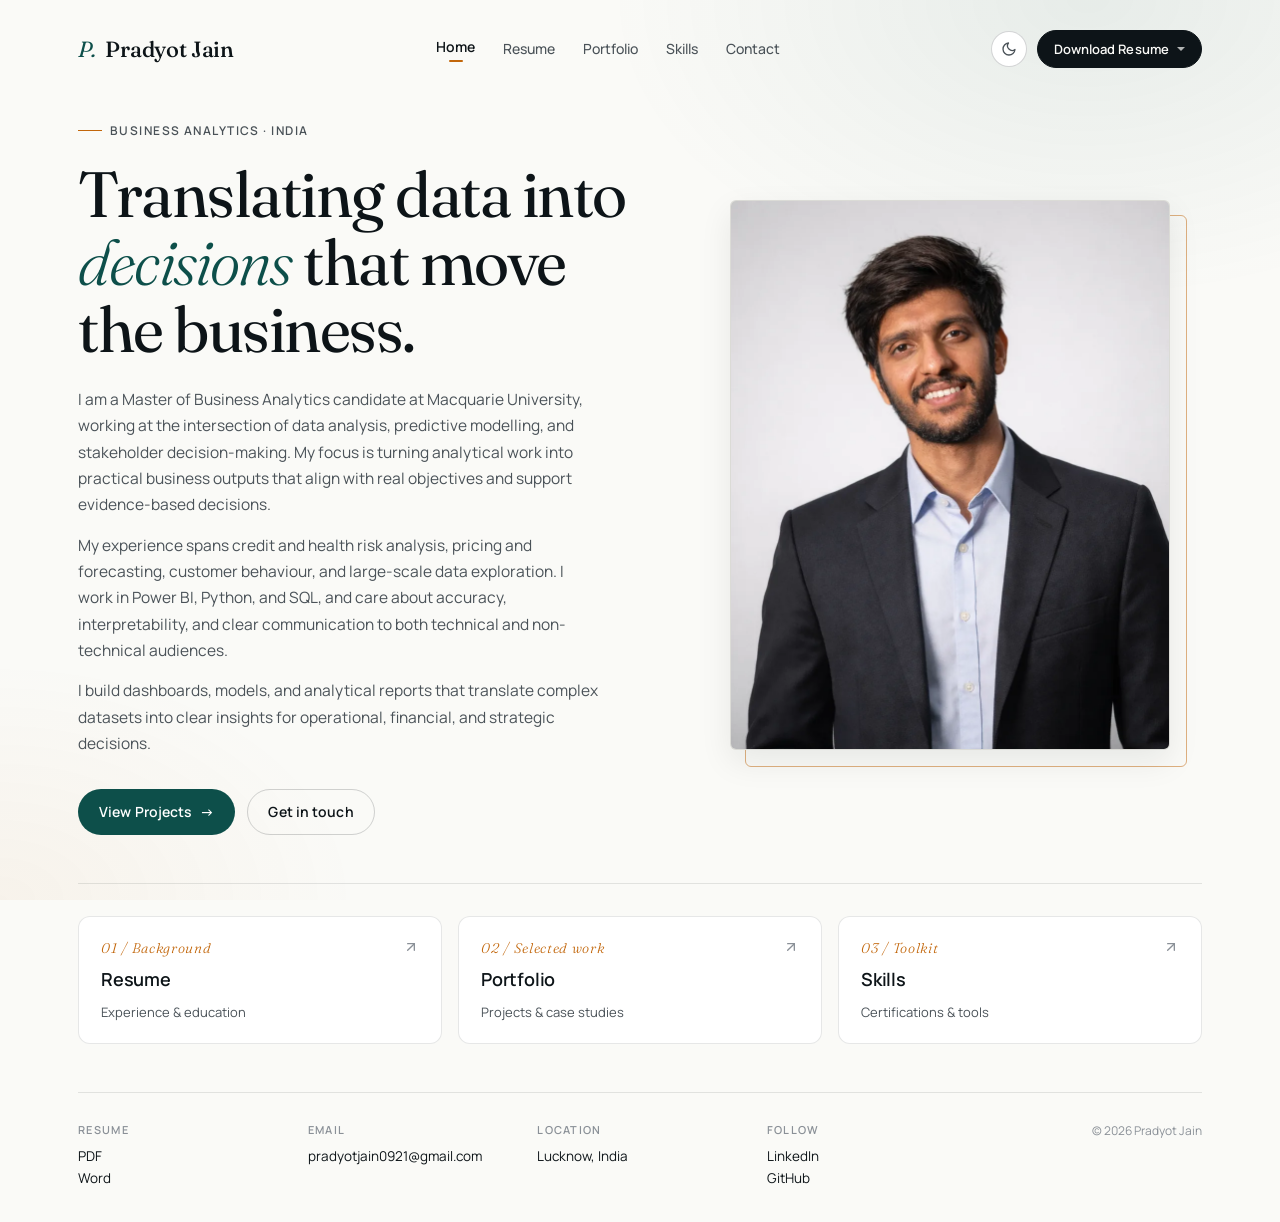
==== index.html @ 60324e4f "Fix broken links, privacy, SEO and performance" ====
<!doctype html>
<html lang="en">
<head>
  <meta charset="utf-8" />
  <meta name="viewport" content="width=device-width, initial-scale=1" />
  <title>Pradyot Jain — Business Analytics</title>
  <meta name="description" content="Pradyot Jain's Business Analytics portfolio showcasing Power BI dashboards, Python and SQL projects, predictive modelling, business analysis, and data-driven decision-making." />

  <link rel="canonical" href="https://pradyot-jain-cv.netlify.app/" />
  <meta name="robots" content="index, follow, max-image-preview:large" />
  <meta name="author" content="Pradyot Jain" />
  <meta name="theme-color" content="#fafaf7" media="(prefers-color-scheme: light)" />
  <meta name="theme-color" content="#0b0f10" media="(prefers-color-scheme: dark)" />

  <link rel="icon" href="/favicon.svg" type="image/svg+xml" />
  <link rel="apple-touch-icon" href="/apple-touch-icon.png" />
  <link rel="manifest" href="/site.webmanifest" />

  <link rel="preconnect" href="https://fonts.googleapis.com">
  <link rel="preconnect" href="https://fonts.gstatic.com" crossorigin>
  <link href="https://fonts.googleapis.com/css2?family=Manrope:wght@400;500;600;700&family=Fraunces:opsz,wght,SOFT@9..144,300..700,0..100&display=swap" rel="stylesheet">
  <meta property="og:title" content="Pradyot Jain — Business Analytics Portfolio" />
  <meta property="og:description" content="Explore Pradyot Jain's analytics portfolio featuring Power BI dashboards, Python, SQL, predictive modelling, and business-focused case studies." />
  <meta name="twitter:description" content="Explore Pradyot Jain's analytics portfolio featuring Power BI dashboards, Python, SQL, predictive modelling, and business-focused case studies." />
  <meta property="og:type" content="website" />
  <meta property="og:image" content="https://pradyot-jain-cv.netlify.app/assets/profile/pradyot.jpg" />
  <meta property="og:image:width" content="880" />
  <meta property="og:image:height" content="1100" />
  <meta property="og:image:alt" content="Portrait of Pradyot Jain" />
  <meta property="og:url" content="https://pradyot-jain-cv.netlify.app/" />
  <meta property="og:site_name" content="Pradyot Jain" />
  <meta property="og:locale" content="en_IN" />
  <meta name="twitter:card" content="summary_large_image" />
  <meta name="twitter:title" content="Pradyot Jain — Business Analytics" />
  <meta name="twitter:image" content="https://pradyot-jain-cv.netlify.app/assets/profile/pradyot.jpg" />
  <script>
    // Theme: read saved preference before paint to prevent flash
    (function () {
      try {
        const saved = localStorage.getItem("theme");
        const prefersDark = window.matchMedia && window.matchMedia("(prefers-color-scheme: dark)").matches;
        const theme = saved || (prefersDark ? "dark" : "light");
        document.documentElement.setAttribute("data-theme", theme);
      } catch (e) {
        document.documentElement.setAttribute("data-theme", "light");
      }
    })();
  </script>

  <script type="application/ld+json">
  {
    "@context": "https://schema.org",
    "@type": "Person",
    "@id": "https://pradyot-jain-cv.netlify.app/#pradyot",
    "name": "Pradyot Jain",
    "givenName": "Pradyot",
    "familyName": "Jain",
    "jobTitle": "Business Analyst",
    "description": "Business analyst working across credit risk, business intelligence and predictive modelling, with a Master of Business Analytics from Macquarie University.",
    "email": "mailto:pradyotjain0921@gmail.com",
    "url": "https://pradyot-jain-cv.netlify.app/",
    "image": "https://pradyot-jain-cv.netlify.app/assets/profile/pradyot.jpg",
    "address": {
      "@type": "PostalAddress",
      "addressLocality": "Lucknow",
      "addressRegion": "Uttar Pradesh",
      "addressCountry": "IN"
    },
    "alumniOf": [
      { "@type": "CollegeOrUniversity", "name": "Macquarie University" },
      { "@type": "CollegeOrUniversity", "name": "Bharati Vidyapeeth University" }
    ],
    "sameAs": [
      "https://www.linkedin.com/in/pradyot-jain/",
      "https://github.com/pradyot0921",
      "https://github.com/pradyot0921/Portfolio"
    ],
    "knowsAbout": [
      "Business Analytics", "Power BI", "Python", "SQL", "R",
      "Predictive Modelling", "Credit Risk Analysis", "Data Visualisation"
    ]
  }
  </script>

  <link rel="stylesheet" href="/assets/css/base.css" />
  <link rel="stylesheet" href="/assets/css/home.css" />
</head>

<body>
  <a href="#main" class="skipLink">Skip to content</a>

  <header>
    <div class="container headerRow">
      <a href="index.html" class="brand">
        <span class="brandMark">P.</span>
        <span>Pradyot Jain</span>
      </a>

      <nav class="topNav" aria-label="Primary">
        <a class="active" href="index.html" aria-current="page">Home</a>
        <a href="resume.html">Resume</a>
        <a href="portfolio.html">Portfolio</a>
        <a href="skills.html">Skills</a>
        <a href="contact.html">Contact</a>
      </nav>

      <div class="navTools">
        <button type="button" class="themeToggle" id="themeToggle" aria-label="Toggle theme">
          <svg class="iconMoon" viewBox="0 0 24 24" fill="none" stroke="currentColor" stroke-width="2" stroke-linecap="round" stroke-linejoin="round" aria-hidden="true">
            <path d="M21 12.79A9 9 0 1 1 11.21 3 7 7 0 0 0 21 12.79z"/>
          </svg>
          <svg class="iconSun" viewBox="0 0 24 24" fill="none" stroke="currentColor" stroke-width="2" stroke-linecap="round" stroke-linejoin="round" aria-hidden="true">
            <circle cx="12" cy="12" r="4"/>
            <path d="M12 2v2M12 20v2M4.93 4.93l1.41 1.41M17.66 17.66l1.41 1.41M2 12h2M20 12h2M4.93 19.07l1.41-1.41M17.66 6.34l1.41-1.41"/>
          </svg>
        </button>

        <div class="downloadWrap">
          <button type="button" class="downloadBtn" id="downloadBtn"
            aria-haspopup="menu" aria-expanded="false" aria-controls="downloadMenu">Download Resume
          </button>
          <div class="downloadMenu" id="downloadMenu" role="menu" aria-label="Download resume">
            <a role="menuitem" href="assets/resumes/Pradyot_Jain_Resume.pdf" download>Download PDF</a>
            <a role="menuitem" href="assets/resumes/Pradyot_Jain_Resume.docx" download>Download Word</a>
          </div>
        </div>
      </div>
    </div>
  </header>

  <main class="container" id="main">
    <section class="hero">
      <div class="heroLeft">
        <div class="eyebrow">Business Analytics · India</div>

        <h1 class="headline">
          Translating data into <em>decisions</em> that move the business.
        </h1>

        <div class="heroBody">
          <p>
            I am a Master of Business Analytics candidate at Macquarie University, working at the intersection of data analysis, predictive modelling, and stakeholder decision-making. My focus is turning analytical work into practical business outputs that align with real objectives and support evidence-based decisions.
          </p>
          <p>
            My experience spans credit and health risk analysis, pricing and forecasting, customer behaviour, and large-scale data exploration. I work in Power BI, Python, and SQL, and care about accuracy, interpretability, and clear communication to both technical and non-technical audiences.
          </p>
          <p>
          I build dashboards, models, and analytical reports that translate complex datasets into clear insights for operational, financial, and strategic decisions.
          </p>
        </div>

        <div class="heroActions">
          <a class="btn btn-primary" href="portfolio.html">
            View Projects
            <span class="arrow" aria-hidden="true">→</span>
          </a>
          <a class="btn btn-ghost" href="contact.html">Get in touch</a>
        </div>
      </div>

      <div class="heroRight">
        <div class="portrait">
          <picture>
            <source srcset="/assets/profile/pradyot.webp" type="image/webp">
            <img
              src="/assets/profile/pradyot.jpg"
              alt="Pradyot Jain"
              width="880"
              height="1100"
              fetchpriority="high"
              decoding="async"
              onerror="this.closest('picture').style.display='none'; this.closest('picture').nextElementSibling.style.display='flex';"
            >
          </picture>
          <div class="initials" aria-hidden="true" style="display:none;">PJ</div>
        </div>
      </div>
    </section>

    <section class="quickLinks" aria-label="Quick links">
      <a class="quickCard" href="resume.html">
        <span class="num">01 / Background</span>
        <span class="label">Resume</span>
        <span class="sub">Experience & education</span>
        <svg class="arrowIcon" width="16" height="16" viewBox="0 0 24 24" fill="none" stroke="currentColor" stroke-width="2" stroke-linecap="round" stroke-linejoin="round" aria-hidden="true">
          <line x1="7" y1="17" x2="17" y2="7"/>
          <polyline points="7 7 17 7 17 17"/>
        </svg>
      </a>

      <a class="quickCard" href="portfolio.html">
        <span class="num">02 / Selected work</span>
        <span class="label">Portfolio</span>
        <span class="sub">Projects & case studies</span>
        <svg class="arrowIcon" width="16" height="16" viewBox="0 0 24 24" fill="none" stroke="currentColor" stroke-width="2" stroke-linecap="round" stroke-linejoin="round" aria-hidden="true">
          <line x1="7" y1="17" x2="17" y2="7"/>
          <polyline points="7 7 17 7 17 17"/>
        </svg>
      </a>

      <a class="quickCard" href="skills.html">
        <span class="num">03 / Toolkit</span>
        <span class="label">Skills</span>
        <span class="sub">Certifications & tools</span>
        <svg class="arrowIcon" width="16" height="16" viewBox="0 0 24 24" fill="none" stroke="currentColor" stroke-width="2" stroke-linecap="round" stroke-linejoin="round" aria-hidden="true">
          <line x1="7" y1="17" x2="17" y2="7"/>
          <polyline points="7 7 17 7 17 17"/>
        </svg>
      </a>
    </section>

    <footer>
      <div class="footerGrid">
        <div>
          <p class="footTitle">Resume</p>
          <p class="footText">
            <a href="/assets/resumes/Pradyot_Jain_Resume.pdf">PDF</a><br>
            <a href="/assets/resumes/Pradyot_Jain_Resume.docx">Word</a>
          </p>
        </div>

        <div>
          <p class="footTitle">Email</p>
          <p class="footText"><a href="mailto:pradyotjain0921@gmail.com">pradyotjain0921@gmail.com</a></p>
        </div>

        <div>
          <p class="footTitle">Location</p>
          <p class="footText">Lucknow, India</p>
        </div>

        <div>
          <p class="footTitle">Follow</p>
          <p class="footText">
            <a href="https://www.linkedin.com/in/pradyot-jain/" target="_blank" rel="noopener noreferrer" aria-label="Visit Pradyot Jain's LinkedIn profile">LinkedIn</a><br>
            <a href="https://github.com/pradyot0921/Portfolio" target="_blank" rel="noopener noreferrer" aria-label="Visit Pradyot Jain's GitHub portfolio">GitHub</a>
          </p>
        </div>

        <div>
          <p class="copyright">© <span id="year"></span> Pradyot Jain</p>
        </div>
      </div>
    </footer>
  </main>

  <script>
    // Year
    document.getElementById("year").textContent = new Date().getFullYear();

    // ---------- Theme toggle ----------
    const themeToggle = document.getElementById("themeToggle");
    function setTheme(t){
      document.documentElement.setAttribute("data-theme", t);
      try { localStorage.setItem("theme", t); } catch(e){}
    }
    themeToggle.addEventListener("click", () => {
      const cur = document.documentElement.getAttribute("data-theme") || "light";
      setTheme(cur === "light" ? "dark" : "light");
    });

    // ---------- Download menu ----------
    const downloadBtn = document.getElementById("downloadBtn");
    const downloadMenu = document.getElementById("downloadMenu");

    function closeDownloadMenu(){
      downloadMenu.classList.remove("show");
      downloadBtn.setAttribute("aria-expanded", "false");
    }
    function openDownloadMenu(){
      downloadMenu.classList.add("show");
      downloadBtn.setAttribute("aria-expanded", "true");
    }
    function toggleDownloadMenu(){
      if (downloadMenu.classList.contains("show")) closeDownloadMenu();
      else openDownloadMenu();
    }

    const isHoverDevice = window.matchMedia && window.matchMedia("(hover: hover) and (pointer: fine)").matches;
    if (downloadBtn && downloadMenu){
      if (!isHoverDevice){
        downloadBtn.addEventListener("click", (e) => { e.stopPropagation(); toggleDownloadMenu(); });
        document.addEventListener("click", () => closeDownloadMenu());
        document.addEventListener("keydown", (e) => { if (e.key === "Escape") closeDownloadMenu(); });
        downloadMenu.addEventListener("click", (e) => e.stopPropagation());
      } else {
        downloadBtn.addEventListener("focus", openDownloadMenu);
        downloadBtn.addEventListener("blur", () => {
          setTimeout(() => {
            if (!downloadMenu.contains(document.activeElement) && document.activeElement !== downloadBtn){
              closeDownloadMenu();
            }
          }, 50);
        });
        downloadMenu.addEventListener("mouseleave", closeDownloadMenu);
        document.addEventListener("keydown", (e) => { if (e.key === "Escape") closeDownloadMenu(); });
      }
    }
  </script>
  <script>
  const PAGE_ORDER = [
    "index.html",
    "resume.html",
    "portfolio.html",
    "skills.html",
    "contact.html"
  ];

  const PAGE_LABELS = {
    "index.html": "Home",
    "resume.html": "Resume",
    "portfolio.html": "Portfolio",
    "skills.html": "Skills",
    "contact.html": "Contact"
  };

  function getCurrentPage() {
    const page = window.location.pathname.split("/").pop();
    return page || "index.html";
  }

  function goToPage(targetPage) {
    if (!targetPage || targetPage === getCurrentPage()) return;

    document.body.classList.remove("pageReady");
    document.body.classList.add("pageFadeOut");

    window.setTimeout(() => {
      window.location.href = targetPage;
    }, 220);
  }

  function goToAdjacentPage(direction) {
    const currentPage = getCurrentPage();
    const currentIndex = PAGE_ORDER.indexOf(currentPage);

    if (currentIndex === -1) return;

    const targetIndex =
      (currentIndex + direction + PAGE_ORDER.length) % PAGE_ORDER.length;

    goToPage(PAGE_ORDER[targetIndex]);
  }

  window.addEventListener("pageshow", () => {
    document.body.classList.remove("pageFadeOut");
    document.body.classList.add("pageReady");
  });

  document.addEventListener("click", (event) => {
    const link = event.target.closest("a");

    if (!link) return;

    const href = link.getAttribute("href");

    if (
      !href ||
      href.startsWith("#") ||
      href.startsWith("mailto:") ||
      href.startsWith("tel:") ||
      link.target === "_blank" ||
      link.hasAttribute("download")
    ) {
      return;
    }

    const url = new URL(link.href, window.location.href);

    if (url.origin !== window.location.origin) return;

    event.preventDefault();
    goToPage(url.pathname.split("/").pop() || "index.html");
  });

  document.addEventListener("keydown", (event) => {
    const activeElement = document.activeElement;
    const isTyping =
      activeElement &&
      (
        activeElement.tagName === "INPUT" ||
        activeElement.tagName === "TEXTAREA" ||
        activeElement.tagName === "SELECT" ||
        activeElement.isContentEditable
      );

    if (isTyping) return;

    if (event.key === "ArrowRight") {
      event.preventDefault();
      goToAdjacentPage(1);
    }

    if (event.key === "ArrowLeft") {
      event.preventDefault();
      goToAdjacentPage(-1);
    }
  });

  let touchStartX = 0;
  let touchStartY = 0;
  let touchEndX = 0;
  let touchEndY = 0;

  document.addEventListener("touchstart", (event) => {
    touchStartX = event.changedTouches[0].screenX;
    touchStartY = event.changedTouches[0].screenY;
  }, { passive: true });

  document.addEventListener("touchend", (event) => {
    touchEndX = event.changedTouches[0].screenX;
    touchEndY = event.changedTouches[0].screenY;

    const diffX = touchEndX - touchStartX;
    const diffY = touchEndY - touchStartY;

    const isHorizontalSwipe = Math.abs(diffX) > 80 && Math.abs(diffX) > Math.abs(diffY) * 1.5;

    if (!isHorizontalSwipe) return;

    if (diffX < 0) {
      goToAdjacentPage(1);
    } else {
      goToAdjacentPage(-1);
    }
  }, { passive: true });
</script>
</body>
</html>
---- assets/css/base.css ----
/* Shared across every page: design tokens, reset, header, footer, buttons. */

:root[data-theme="light"]{
      --bg: #fafaf7;
      --bg-soft: #f3f2ec;
      --surface: #ffffff;
      --ink: #0d1418;
      --ink-muted: #4a5258;
      --ink-faint: #8a9097;
      --line: rgba(13, 20, 24, 0.10);
      --line-strong: rgba(13, 20, 24, 0.18);

      --primary: #0d4f4a;
      --primary-hover: #0a3e3a;
      --accent: #c2660a;
      --accent-hover: #a85708;

      --shadow-sm: 0 1px 2px rgba(13, 20, 24, 0.04);
      --shadow-md: 0 4px 16px rgba(13, 20, 24, 0.06);
      --shadow-lg: 0 12px 32px rgba(13, 20, 24, 0.08);
    }

:root[data-theme="dark"]{
      --bg: #0b0f10;
      --bg-soft: #14191b;
      --surface: #161c1e;
      --ink: #e8e6e1;
      --ink-muted: #a8aeb1;
      --ink-faint: #6f767a;
      --line: rgba(232, 230, 225, 0.10);
      --line-strong: rgba(232, 230, 225, 0.18);

      --primary: #2dd4bf;
      --primary-hover: #5eead4;
      --accent: #f59e0b;
      --accent-hover: #fbbf24;

      --shadow-sm: 0 1px 2px rgba(0, 0, 0, 0.4);
      --shadow-md: 0 4px 16px rgba(0, 0, 0, 0.4);
      --shadow-lg: 0 12px 32px rgba(0, 0, 0, 0.5);
    }

*{ box-sizing: border-box; }

html, body{ min-height: 100%; }

body.pageReady{ opacity: 1; }

body.pageFadeOut{ opacity: 0; }

body::before{
      content: "";
      position: fixed;
      inset: 0;
      pointer-events: none;
      z-index: -1;
      background:
        radial-gradient(800px 500px at 85% 0%, color-mix(in oklab, var(--primary) 8%, transparent), transparent 60%),
        radial-gradient(600px 400px at 0% 100%, color-mix(in oklab, var(--accent) 5%, transparent), transparent 60%);
    }

a{ color: inherit; text-decoration: none; }

a:focus-visible,
    button:focus-visible{
      outline: 2px solid var(--primary);
      outline-offset: 3px;
      border-radius: 4px;
    }

.skipLink{
      position: absolute;
      left: -9999px;
      top: 12px;
      background: var(--surface);
      color: var(--ink);
      border: 1px solid var(--line-strong);
      padding: 10px 14px;
      border-radius: 8px;
      z-index: 9999;
      font-weight: 600;
    }

.skipLink:focus{ left: 18px; }

.container{
      max-width: 1180px;
      margin: 0 auto;
      padding: 0 28px;
    }

header{ padding: 28px 0 12px; }

.headerRow{
      display: flex;
      align-items: center;
      justify-content: space-between;
      gap: 16px;
    }

.brand{
      display: inline-flex;
      align-items: baseline;
      gap: 10px;
      font-family: "Fraunces", Georgia, serif;
      font-weight: 500;
      font-size: 22px;
      letter-spacing: -0.3px;
      color: var(--ink);
    }

.brand .brandMark{
      font-family: "Fraunces", serif;
      font-style: italic;
      color: var(--primary);
      font-weight: 400;
    }

.topNav{
      display: flex;
      align-items: center;
      gap: 4px;
      font-size: 14px;
      font-weight: 500;
    }

.topNav a{
      padding: 8px 12px;
      border-radius: 6px;
      color: var(--ink-muted);
      transition: color 0.15s ease, background 0.15s ease;
    }

.topNav a:hover{ color: var(--ink); background: var(--bg-soft); }

.topNav a.active{
      color: var(--ink);
      font-weight: 600;
    }

.topNav a.active::after{
      content: "";
      display: block;
      width: 14px;
      height: 2px;
      background: var(--accent);
      margin: 2px auto 0;
      border-radius: 2px;
    }

.navTools{
      display: flex;
      align-items: center;
      gap: 10px;
      margin-left: 8px;
    }

.themeToggle:hover{ color: var(--ink); border-color: var(--ink-faint); }

.themeToggle svg{ width: 16px; height: 16px; }

:root[data-theme="light"] .themeToggle .iconSun{ display: none; }

:root[data-theme="light"] .themeToggle .iconMoon{ display: block; }

:root[data-theme="dark"] .themeToggle .iconSun{ display: block; }

:root[data-theme="dark"] .themeToggle .iconMoon{ display: none; }

.downloadWrap{
      position: relative;
      display: inline-flex;
    }

.downloadBtn:hover{ opacity: 0.88; }

.downloadMenu{
      position: absolute;
      top: 100%;
      margin-top: 8px;
      right: 0;
      min-width: 200px;
      background: var(--surface);
      border: 1px solid var(--line-strong);
      border-radius: 12px;
      box-shadow: var(--shadow-lg);
      padding: 6px;
      z-index: 60;
      opacity: 0;
      transform: translateY(-4px);
      pointer-events: none;
      transition: opacity 0.15s ease, transform 0.15s ease;
    }

.downloadMenu.show{
      opacity: 1;
      transform: translateY(0);
      pointer-events: auto;
    }

.downloadMenu a{
      display: block;
      padding: 9px 12px;
      border-radius: 8px;
      font-size: 13.5px;
      font-weight: 500;
      color: var(--ink);
    }

.downloadMenu a:hover{
      background: var(--bg-soft);
      color: var(--primary);
    }

@media (hover: hover) and (pointer: fine){
      .downloadWrap:hover .downloadMenu{
        opacity: 1;
        transform: translateY(0);
        pointer-events: auto;
      }
      .downloadWrap::after{
        content: "";
        position: absolute;
        left: 0; right: 0; top: 100%;
        height: 12px;
      }
    }

.footerGrid{
      display: grid;
      grid-template-columns: repeat(5, 1fr);
      gap: 24px;
      align-items: start;
    }

.footTitle{
      font-size: 11px;
      font-weight: 600;
      letter-spacing: 0.12em;
      text-transform: uppercase;
      color: var(--ink-faint);
      margin: 0 0 8px;
    }

.footText{
      margin: 0;
      font-size: 13.5px;
      line-height: 1.6;
      color: var(--ink);
      word-break: break-word;
    }

.footText a{ color: var(--ink); }

.footText a:hover{ color: var(--primary); }

.copyright{
      font-size: 12px;
      color: var(--ink-faint);
      text-align: right;
      margin: 0;
    }

@media (prefers-reduced-motion: reduce){
      *{ transition: none !important; animation: none !important; }
      body{ opacity: 1 !important; }
    }
---- assets/css/home.css ----
/* Page-specific styles for index.html. Loaded after base.css. */

body{
      margin: 0;
      font-family: "Manrope", system-ui, -apple-system, "Segoe UI", Roboto, Arial, sans-serif;
      font-size: 15px;
      line-height: 1.6;
      color: var(--ink);
      background: var(--bg);
      -webkit-font-smoothing: antialiased;
      -moz-osx-font-smoothing: grayscale;

      opacity: 0;
      transition: opacity 0.28s ease, background-color 0.3s ease, color 0.3s ease;
    }

.themeToggle{
      width: 36px;
      height: 36px;
      border: 1px solid var(--line-strong);
      background: var(--surface);
      border-radius: 999px;
      cursor: pointer;
      color: var(--ink-muted);
      display: inline-flex;
      align-items: center;
      justify-content: center;
      transition: color 0.15s ease, border-color 0.15s ease, background 0.15s ease;
      padding: 0;
    }

.downloadBtn{
      border: 1px solid var(--ink);
      background: var(--ink);
      color: var(--bg);
      padding: 9px 16px;
      border-radius: 999px;
      font-size: 13px;
      font-weight: 600;
      letter-spacing: 0.1px;
      cursor: pointer;
      font-family: inherit;
      transition: opacity 0.15s ease, transform 0.15s ease;
      display: inline-flex;
      align-items: center;
      gap: 6px;
    }

.downloadBtn::after{
      content: "";
      display: inline-block;
      width: 0;
      height: 0;
      border-left: 4px solid transparent;
      border-right: 4px solid transparent;
      border-top: 4px solid currentColor;
      margin-left: 2px;
      opacity: 0.7;
    }

main{
      padding: 30px 0 18px;
      min-height: calc(100vh - 140px);
      display: flex;
      flex-direction: column;
    }

.hero{
      display: grid;
      grid-template-columns: 1.1fr 1fr;
      gap: 64px;
      align-items: center;
      flex: 1;
      padding: 32px 0 48px;
    }

.heroLeft{ min-width: 0; }

.eyebrow{
      display: inline-flex;
      align-items: center;
      gap: 8px;
      font-size: 12px;
      font-weight: 600;
      letter-spacing: 0.12em;
      text-transform: uppercase;
      color: var(--ink-muted);
      margin-bottom: 20px;
    }

.eyebrow::before{
      content: "";
      width: 24px;
      height: 1px;
      background: var(--accent);
    }

.headline{
      margin: 0 0 24px;
      font-family: "Fraunces", Georgia, serif;
      font-weight: 400;
      font-size: clamp(40px, 5.5vw, 64px);
      line-height: 1.05;
      letter-spacing: -1.5px;
      color: var(--ink);
    }

.headline em{
      font-style: italic;
      font-weight: 300;
      color: var(--primary);
    }

.heroBody{
      max-width: 520px;
      color: var(--ink-muted);
      font-size: 15.5px;
      line-height: 1.7;
      font-weight: 400;
    }

.heroBody p{ margin: 0 0 14px; }

.heroBody p:last-child{ margin-bottom: 0; }

.heroActions{
      display: flex;
      gap: 12px;
      margin-top: 32px;
      flex-wrap: wrap;
    }

.btn{
      display: inline-flex;
      align-items: center;
      gap: 8px;
      padding: 11px 20px;
      border-radius: 999px;
      font-size: 14px;
      font-weight: 600;
      letter-spacing: 0.1px;
      cursor: pointer;
      font-family: inherit;
      transition: transform 0.15s ease, background 0.15s ease, color 0.15s ease, border-color 0.15s ease;
      border: 1px solid transparent;
    }

.btn-primary{
      background: var(--primary);
      color: #fff;
    }

:root[data-theme="dark"] .btn-primary{
      color: var(--bg);
    }

.btn-primary:hover{ background: var(--primary-hover); }

.btn-ghost{
      background: transparent;
      color: var(--ink);
      border-color: var(--line-strong);
    }

.btn-ghost:hover{ border-color: var(--ink); }

.btn .arrow{
      transition: transform 0.15s ease;
    }

.btn:hover .arrow{ transform: translateX(2px); }

.heroRight{
      position: relative;
      display: flex;
      justify-content: center;
      align-items: center;
    }

.portrait{
      position: relative;
      width: 100%;
      max-width: 440px;
      aspect-ratio: 4 / 5;
      border-radius: 6px;
      overflow: hidden;
      background: var(--bg-soft);
      border: 1px solid var(--line);
      box-shadow: var(--shadow-lg);
    }

.portrait img{
      width: 100%;
      height: 100%;
      object-fit: cover;
      display: block;
    }

.portrait .initials{
      position: absolute;
      inset: 0;
      display: flex;
      align-items: center;
      justify-content: center;
      font-family: "Fraunces", serif;
      font-style: italic;
      font-weight: 300;
      font-size: 140px;
      color: var(--primary);
      letter-spacing: -4px;
    }

.heroRight::before{
      content: "";
      position: absolute;
      width: 100%;
      max-width: 440px;
      aspect-ratio: 4 / 5;
      border: 1px solid var(--accent);
      border-radius: 6px;
      transform: translate(16px, 16px);
      z-index: 0;
      opacity: 0.5;
    }

* { scrollbar-width: thin;
      scrollbar-color: var(--ink-faint) transparent; }

*::-webkit-scrollbar {
      width: 16px;
      height: 16px; }

*::-webkit-scrollbar-track {
      background: transparent;}

*::-webkit-scrollbar-thumb {
      background-color: var(--ink-faint);
      border-radius: 999px;
      border: 3px solid transparent;
      background-clip: content-box; }

*::-webkit-scrollbar-thumb:hover {
      background-color: var(--ink-muted); }

.quickLinks{
      display: grid;
      grid-template-columns: repeat(3, 1fr);
      gap: 16px;
      padding: 32px 0;
      border-top: 1px solid var(--line);
    }

.quickCard{
      display: flex;
      flex-direction: column;
      gap: 6px;
      padding: 20px 22px;
      border: 1px solid var(--line);
      border-radius: 12px;
      background: var(--surface);
      transition: border-color 0.18s ease, transform 0.18s ease, box-shadow 0.18s ease;
      position: relative;
    }

.quickCard:hover{
      border-color: var(--ink-faint);
      transform: translateY(-2px);
      box-shadow: var(--shadow-md);
    }

.quickCard .num{
      font-family: "Fraunces", serif;
      font-style: italic;
      font-weight: 300;
      color: var(--accent);
      font-size: 14px;
      letter-spacing: 0.05em;
    }

.quickCard .label{
      font-size: 18px;
      font-weight: 600;
      color: var(--ink);
      letter-spacing: -0.2px;
    }

.quickCard .sub{
      font-size: 13px;
      color: var(--ink-muted);
      margin-top: 2px;
    }

.quickCard .arrowIcon{
      position: absolute;
      top: 22px;
      right: 22px;
      color: var(--ink-faint);
      transition: color 0.15s ease, transform 0.15s ease;
    }

.quickCard:hover .arrowIcon{
      color: var(--primary);
      transform: translate(2px, -2px);
    }

footer{
      padding: 28px 0 32px;
      border-top: 1px solid var(--line);
      margin-top: 16px;
    }

@media (max-width: 980px){
      .hero{
        grid-template-columns: 1fr;
        gap: 40px;
        padding: 24px 0;
      }
      .heroRight{ order: -1; max-width: 320px; margin: 0 auto; }
      .heroRight::before{ max-width: 320px; }
      .portrait{ max-width: 320px; }
      .quickLinks{ grid-template-columns: 1fr; }
      .footerGrid{ grid-template-columns: 1fr 1fr; }
      .copyright{ text-align: left; }
    }

@media (max-width: 640px){
      header{ padding: 20px 0 8px; }
      .headerRow{
        flex-wrap: wrap;
        gap: 12px;
      }
      .topNav{ order: 3; width: 100%; gap: 0; flex-wrap: wrap; }
      .topNav a{ padding: 6px 10px; font-size: 13.5px; }
      .navTools{ margin-left: auto; }
      .container{ padding: 0 20px; }
      .footerGrid{ grid-template-columns: 1fr; gap: 18px; }
    }
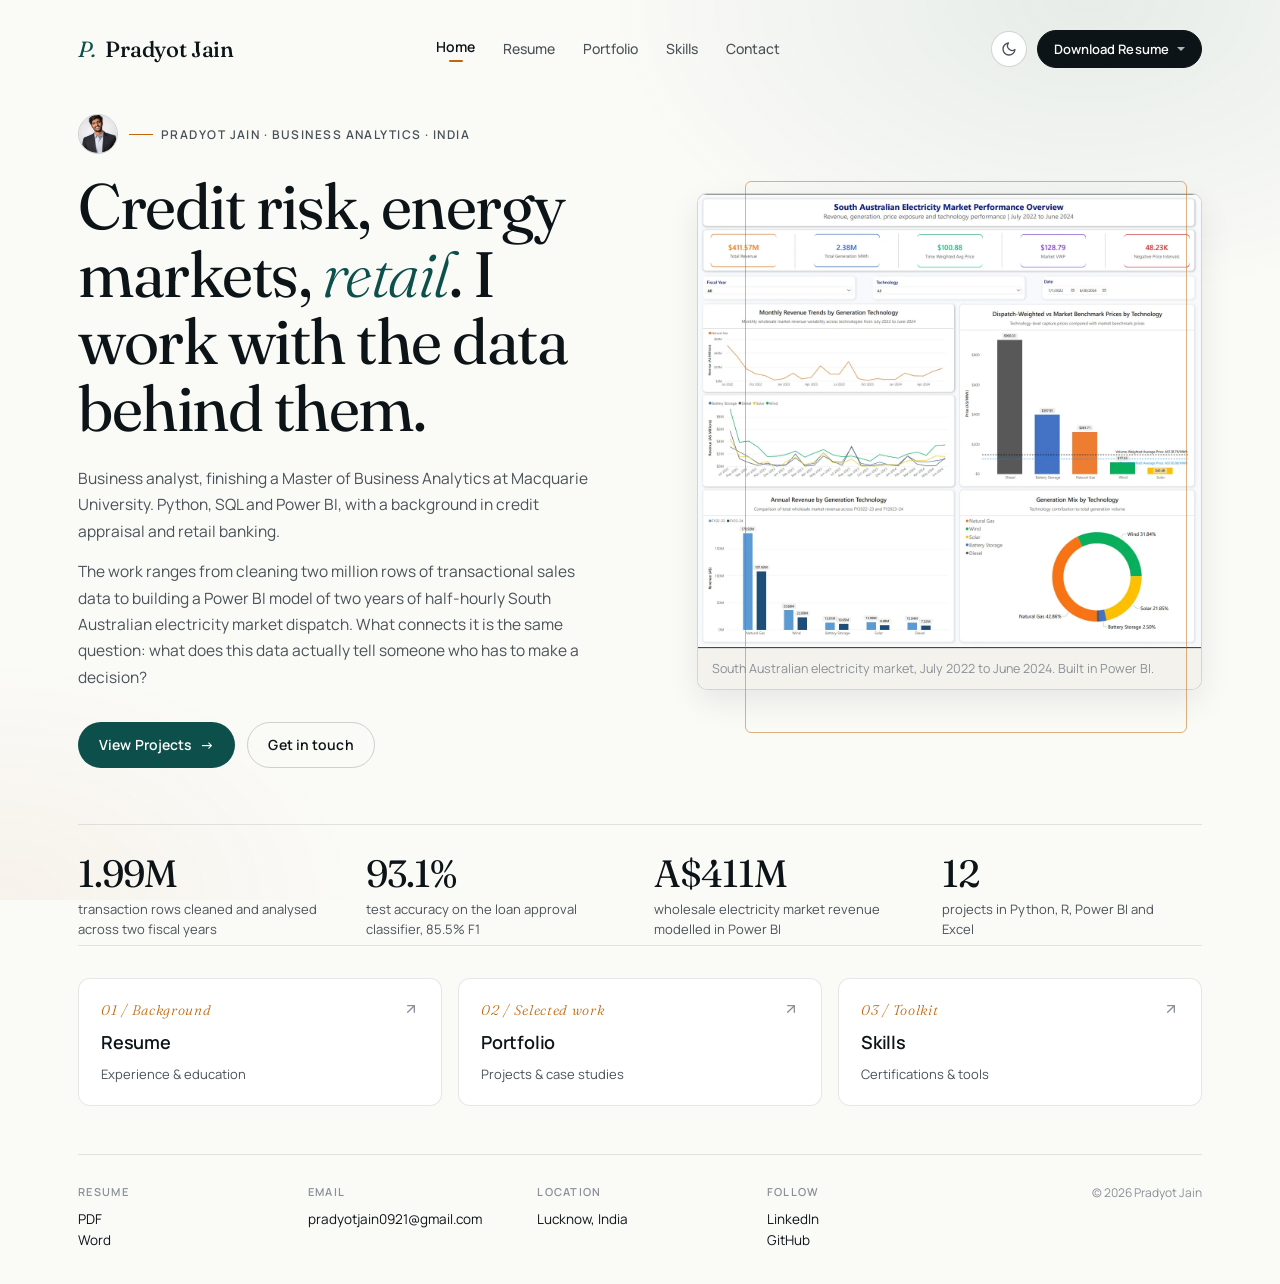
==== commit d1e1e7e2: "Updates v3" ====
--- a/index.html
+++ b/index.html
@@ -9,6 +9,7 @@
   <link rel="canonical" href="https://pradyot-jain-cv.netlify.app/" />
   <meta name="robots" content="index, follow, max-image-preview:large" />
   <meta name="author" content="Pradyot Jain" />
+  <meta name="google-site-verification" content="nEPPh2ItSWYfhPK901ku_qZo-DzFoUprb-tAidvcVA0" />
   <meta name="theme-color" content="#fafaf7" media="(prefers-color-scheme: light)" />
   <meta name="theme-color" content="#0b0f10" media="(prefers-color-scheme: dark)" />
 
@@ -23,16 +24,16 @@
   <meta property="og:description" content="Explore Pradyot Jain's analytics portfolio featuring Power BI dashboards, Python, SQL, predictive modelling, and business-focused case studies." />
   <meta name="twitter:description" content="Explore Pradyot Jain's analytics portfolio featuring Power BI dashboards, Python, SQL, predictive modelling, and business-focused case studies." />
   <meta property="og:type" content="website" />
-  <meta property="og:image" content="https://pradyot-jain-cv.netlify.app/assets/profile/pradyot.jpg" />
-  <meta property="og:image:width" content="880" />
-  <meta property="og:image:height" content="1100" />
-  <meta property="og:image:alt" content="Portrait of Pradyot Jain" />
+  <meta property="og:image" content="https://pradyot-jain-cv.netlify.app/assets/profile/og-card.jpg" />
+  <meta property="og:image:width" content="1200" />
+  <meta property="og:image:height" content="630" />
+  <meta property="og:image:alt" content="Power BI dashboard of the South Australian electricity market" />
   <meta property="og:url" content="https://pradyot-jain-cv.netlify.app/" />
   <meta property="og:site_name" content="Pradyot Jain" />
   <meta property="og:locale" content="en_IN" />
   <meta name="twitter:card" content="summary_large_image" />
   <meta name="twitter:title" content="Pradyot Jain — Business Analytics" />
-  <meta name="twitter:image" content="https://pradyot-jain-cv.netlify.app/assets/profile/pradyot.jpg" />
+  <meta name="twitter:image" content="https://pradyot-jain-cv.netlify.app/assets/profile/og-card.jpg" />
   <script>
     // Theme: read saved preference before paint to prevent flash
     (function () {
@@ -131,21 +132,25 @@
   <main class="container" id="main">
     <section class="hero">
       <div class="heroLeft">
-        <div class="eyebrow">Business Analytics · India</div>
+        <div class="eyebrowRow">
+          <picture>
+            <source srcset="/assets/profile/pradyot.webp" type="image/webp">
+            <img class="avatar" src="/assets/profile/pradyot.jpg" alt="Pradyot Jain"
+                 width="80" height="80" decoding="async">
+          </picture>
+          <span class="eyebrow">Pradyot Jain · Business Analytics · India</span>
+        </div>
 
         <h1 class="headline">
-          Translating data into <em>decisions</em> that move the business.
+          Credit risk, energy markets, <em>retail</em>. I work with the data behind them.
         </h1>
 
         <div class="heroBody">
           <p>
-            I am a Master of Business Analytics candidate at Macquarie University, working at the intersection of data analysis, predictive modelling, and stakeholder decision-making. My focus is turning analytical work into practical business outputs that align with real objectives and support evidence-based decisions.
+            Business analyst, finishing a Master of Business Analytics at Macquarie University. Python, SQL and Power BI, with a background in credit appraisal and retail banking.
           </p>
           <p>
-            My experience spans credit and health risk analysis, pricing and forecasting, customer behaviour, and large-scale data exploration. I work in Power BI, Python, and SQL, and care about accuracy, interpretability, and clear communication to both technical and non-technical audiences.
-          </p>
-          <p>
-          I build dashboards, models, and analytical reports that translate complex datasets into clear insights for operational, financial, and strategic decisions.
+            The work ranges from cleaning two million rows of transactional sales data to building a Power BI model of two years of half-hourly South Australian electricity market dispatch. What connects it is the same question: what does this data actually tell someone who has to make a decision?
           </p>
         </div>
 
@@ -159,21 +164,42 @@
       </div>
 
       <div class="heroRight">
-        <div class="portrait">
-          <picture>
-            <source srcset="/assets/profile/pradyot.webp" type="image/webp">
-            <img
-              src="/assets/profile/pradyot.jpg"
-              alt="Pradyot Jain"
-              width="880"
-              height="1100"
-              fetchpriority="high"
-              decoding="async"
-              onerror="this.closest('picture').style.display='none'; this.closest('picture').nextElementSibling.style.display='flex';"
-            >
-          </picture>
-          <div class="initials" aria-hidden="true" style="display:none;">PJ</div>
-        </div>
+        <figure class="heroShot">
+          <a href="portfolio.html" aria-label="View the South Australian electricity market dashboard">
+            <picture>
+              <source srcset="/assets/projects/sa-electricity.webp" type="image/webp">
+              <img
+                src="/assets/projects/sa-electricity.jpg"
+                alt="Power BI dashboard showing South Australian electricity market revenue, generation mix and technology capture prices"
+                width="1328"
+                height="1198"
+                fetchpriority="high"
+                decoding="async"
+              >
+            </picture>
+          </a>
+          <figcaption>South Australian electricity market, July 2022 to June 2024. Built in Power BI.</figcaption>
+        </figure>
+      </div>
+    </section>
+
+
+    <section class="statStrip" aria-label="Selected figures from my work">
+      <div class="stat">
+        <span class="statNum">1.99M</span>
+        <span class="statLabel">transaction rows cleaned and analysed across two fiscal years</span>
+      </div>
+      <div class="stat">
+        <span class="statNum">93.1%</span>
+        <span class="statLabel">test accuracy on the loan approval classifier, 85.5% F1</span>
+      </div>
+      <div class="stat">
+        <span class="statNum">A$411M</span>
+        <span class="statLabel">wholesale electricity market revenue modelled in Power BI</span>
+      </div>
+      <div class="stat">
+        <span class="statNum">12</span>
+        <span class="statLabel">projects in Python, R, Power BI and Excel</span>
       </div>
     </section>
 
--- a/assets/css/home.css
+++ b/assets/css/home.css
@@ -177,38 +177,8 @@
       align-items: center;
     }
 
-.portrait{
-      position: relative;
-      width: 100%;
-      max-width: 440px;
-      aspect-ratio: 4 / 5;
-      border-radius: 6px;
-      overflow: hidden;
-      background: var(--bg-soft);
-      border: 1px solid var(--line);
-      box-shadow: var(--shadow-lg);
-    }
-
-.portrait img{
-      width: 100%;
-      height: 100%;
-      object-fit: cover;
-      display: block;
-    }
-
-.portrait .initials{
-      position: absolute;
-      inset: 0;
-      display: flex;
-      align-items: center;
-      justify-content: center;
-      font-family: "Fraunces", serif;
-      font-style: italic;
-      font-weight: 300;
-      font-size: 140px;
-      color: var(--primary);
-      letter-spacing: -4px;
-    }
+
+
 
 .heroRight::before{
       content: "";
@@ -317,7 +287,6 @@
       }
       .heroRight{ order: -1; max-width: 320px; margin: 0 auto; }
       .heroRight::before{ max-width: 320px; }
-      .portrait{ max-width: 320px; }
       .quickLinks{ grid-template-columns: 1fr; }
       .footerGrid{ grid-template-columns: 1fr 1fr; }
       .copyright{ text-align: left; }
@@ -335,3 +304,49 @@
       .container{ padding: 0 20px; }
       .footerGrid{ grid-template-columns: 1fr; gap: 18px; }
     }
+
+/* ---------- Hero: lead with the work ---------- */
+.eyebrowRow{ display: flex; align-items: center; gap: 11px; margin-bottom: 18px; }
+.avatar{
+  width: 40px; height: 40px; border-radius: 50%; object-fit: cover;
+  border: 1px solid var(--line-strong); display: block; flex: none;
+}
+.eyebrowRow .eyebrow{ margin: 0; }
+
+.heroShot{
+  margin: 0; border-radius: 10px; overflow: hidden;
+  border: 1px solid var(--line-strong); background: var(--surface);
+  box-shadow: var(--shadow-lg);
+}
+.heroShot a{ display: block; }
+.heroShot img{ width: 100%; height: auto; display: block; }
+.heroShot figcaption{
+  font-size: 12.5px; color: var(--ink-faint); padding: 10px 14px;
+  border-top: 1px solid var(--line); background: var(--bg-soft);
+}
+
+/* ---------- Stat strip ---------- */
+.statStrip{
+  display: grid; grid-template-columns: repeat(4, 1fr); gap: 28px;
+  padding: 30px 0 6px; margin-top: 8px;
+  border-top: 1px solid var(--line);
+}
+.stat{ display: flex; flex-direction: column; gap: 7px; }
+.statNum{
+  font-family: "Fraunces", Georgia, serif;
+  font-size: clamp(28px, 3vw, 38px);
+  font-weight: 400; line-height: 1; letter-spacing: -1px;
+  color: var(--ink);
+  font-variant-numeric: tabular-nums lining-nums;
+}
+.statLabel{
+  font-size: 13px; line-height: 1.5; color: var(--ink-muted); max-width: 30ch;
+}
+
+@media (max-width: 880px){
+  .statStrip{ grid-template-columns: 1fr 1fr; gap: 24px; }
+}
+@media (max-width: 520px){
+  .statStrip{ grid-template-columns: 1fr; gap: 20px; }
+  .statLabel{ max-width: none; }
+}
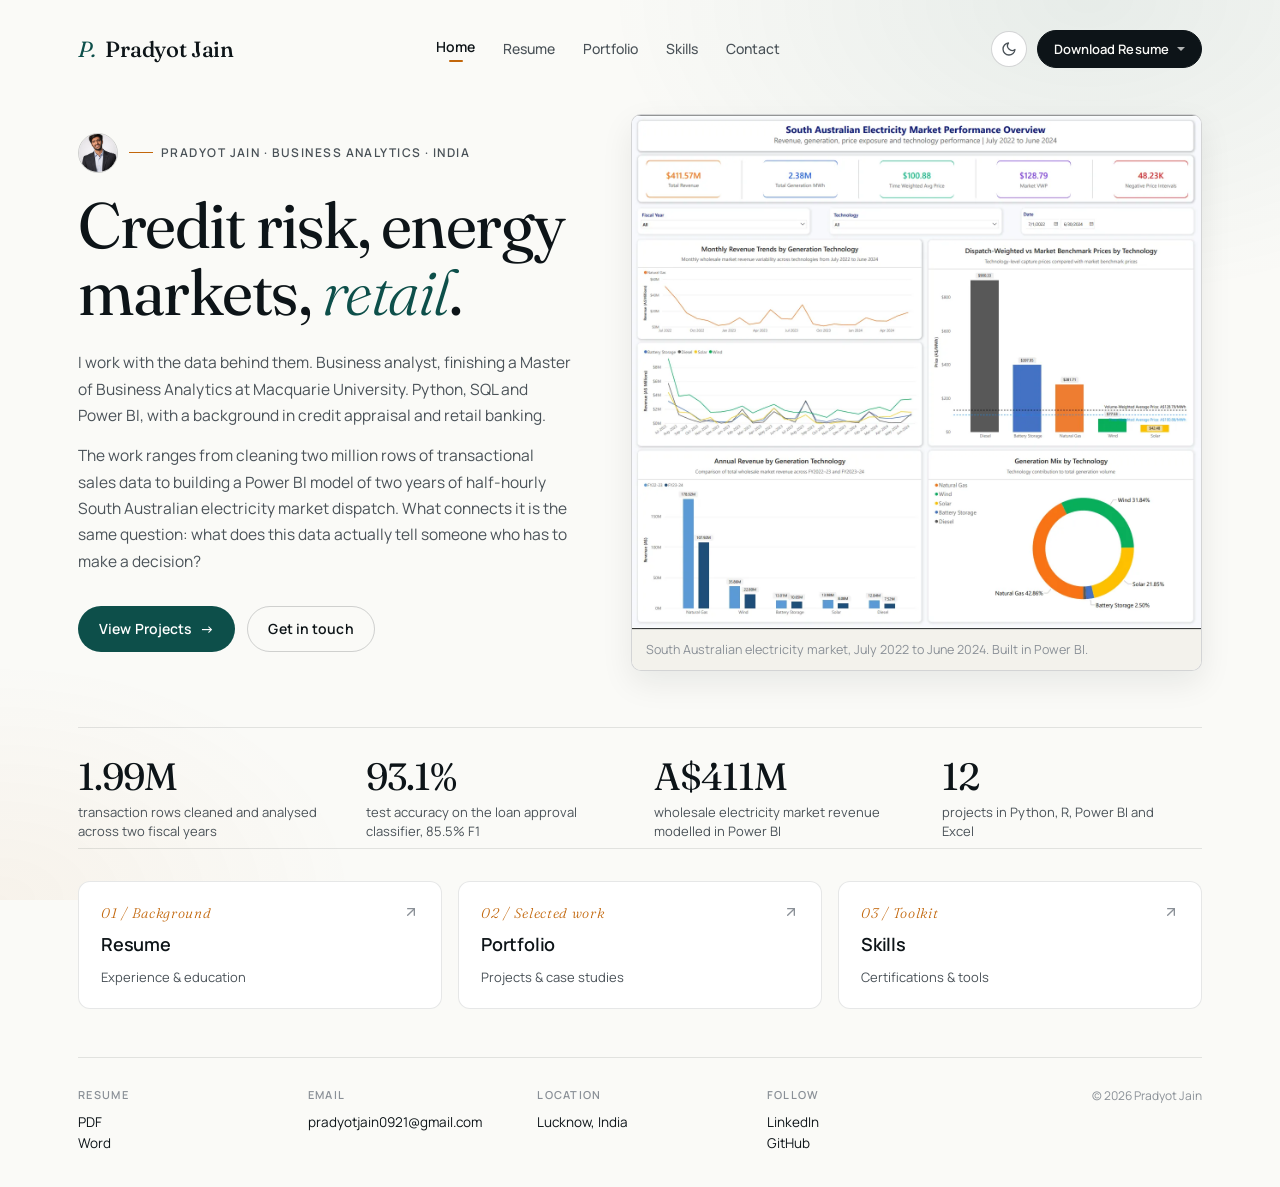
==== commit 04e8dd3b: "v4" ====
--- a/index.html
+++ b/index.html
@@ -142,12 +142,12 @@
         </div>
 
         <h1 class="headline">
-          Credit risk, energy markets, <em>retail</em>. I work with the data behind them.
+          Credit risk, energy markets, <em>retail</em>.
         </h1>
 
         <div class="heroBody">
           <p>
-            Business analyst, finishing a Master of Business Analytics at Macquarie University. Python, SQL and Power BI, with a background in credit appraisal and retail banking.
+            I work with the data behind them. Business analyst, finishing a Master of Business Analytics at Macquarie University. Python, SQL and Power BI, with a background in credit appraisal and retail banking.
           </p>
           <p>
             The work ranges from cleaning two million rows of transactional sales data to building a Power BI model of two years of half-hourly South Australian electricity market dispatch. What connects it is the same question: what does this data actually tell someone who has to make a decision?
--- a/assets/css/home.css
+++ b/assets/css/home.css
@@ -67,8 +67,8 @@
 
 .hero{
       display: grid;
-      grid-template-columns: 1.1fr 1fr;
-      gap: 64px;
+      grid-template-columns: 1fr 1.15fr;
+      gap: 56px;
       align-items: center;
       flex: 1;
       padding: 32px 0 48px;
@@ -175,23 +175,12 @@
       display: flex;
       justify-content: center;
       align-items: center;
-    }
-
-
-
-
-.heroRight::before{
-      content: "";
-      position: absolute;
-      width: 100%;
-      max-width: 440px;
-      aspect-ratio: 4 / 5;
-      border: 1px solid var(--accent);
-      border-radius: 6px;
-      transform: translate(16px, 16px);
-      z-index: 0;
-      opacity: 0.5;
-    }
+      min-width: 0;          /* grid items default to min-width:auto and refuse to shrink */
+    }
+
+
+
+
 
 * { scrollbar-width: thin;
       scrollbar-color: var(--ink-faint) transparent; }
@@ -285,8 +274,7 @@
         gap: 40px;
         padding: 24px 0;
       }
-      .heroRight{ order: -1; max-width: 320px; margin: 0 auto; }
-      .heroRight::before{ max-width: 320px; }
+      .heroRight{ order: -1; width: 100%; margin: 0; }
       .quickLinks{ grid-template-columns: 1fr; }
       .footerGrid{ grid-template-columns: 1fr 1fr; }
       .copyright{ text-align: left; }
@@ -314,12 +302,12 @@
 .eyebrowRow .eyebrow{ margin: 0; }
 
 .heroShot{
-  margin: 0; border-radius: 10px; overflow: hidden;
+  margin: 0; width: 100%; max-width: 620px; border-radius: 10px; overflow: hidden;
   border: 1px solid var(--line-strong); background: var(--surface);
   box-shadow: var(--shadow-lg);
 }
 .heroShot a{ display: block; }
-.heroShot img{ width: 100%; height: auto; display: block; }
+.heroShot img{ width: 100%; max-width: 100%; height: auto; display: block; }
 .heroShot figcaption{
   font-size: 12.5px; color: var(--ink-faint); padding: 10px 14px;
   border-top: 1px solid var(--line); background: var(--bg-soft);
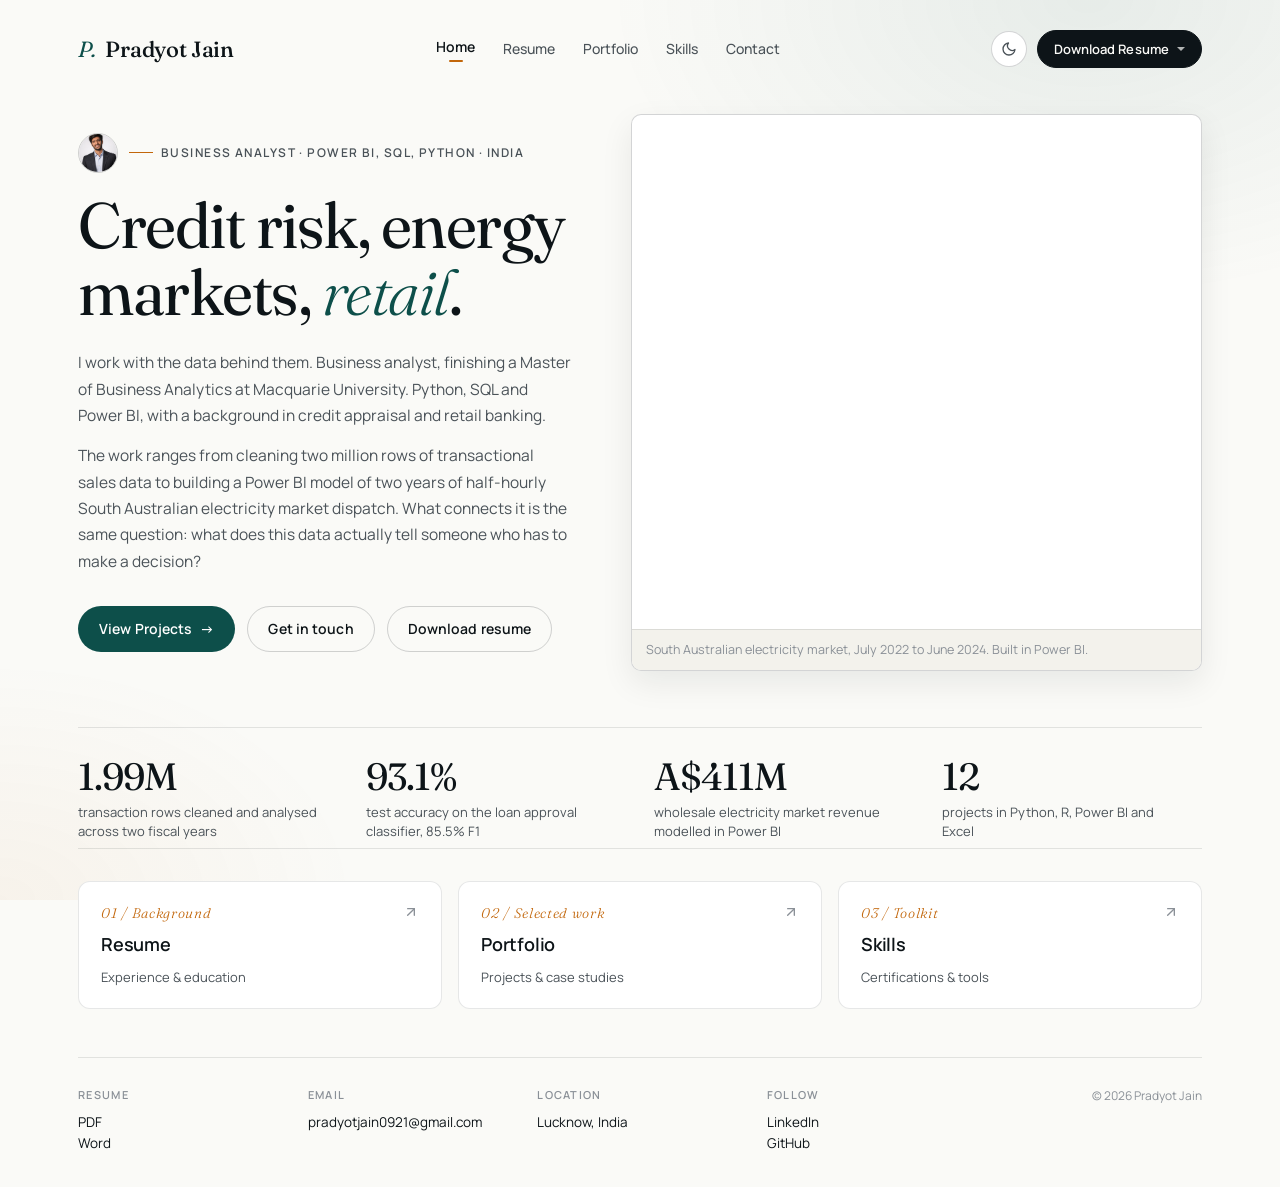
==== commit 094fe6b6: "v7" ====
--- a/index.html
+++ b/index.html
@@ -83,8 +83,8 @@
   }
   </script>
 
-  <link rel="stylesheet" href="/assets/css/base.css" />
-  <link rel="stylesheet" href="/assets/css/home.css" />
+  <link rel="stylesheet" href="/assets/css/base.css?v=7" />
+  <link rel="stylesheet" href="/assets/css/home.css?v=7" />
 </head>
 
 <body>
@@ -92,17 +92,17 @@
 
   <header>
     <div class="container headerRow">
-      <a href="index.html" class="brand">
+      <a href="/" class="brand">
         <span class="brandMark">P.</span>
         <span>Pradyot Jain</span>
       </a>
 
       <nav class="topNav" aria-label="Primary">
-        <a class="active" href="index.html" aria-current="page">Home</a>
-        <a href="resume.html">Resume</a>
-        <a href="portfolio.html">Portfolio</a>
-        <a href="skills.html">Skills</a>
-        <a href="contact.html">Contact</a>
+        <a class="active" href="/" aria-current="page">Home</a>
+        <a href="/resume">Resume</a>
+        <a href="/portfolio">Portfolio</a>
+        <a href="/skills">Skills</a>
+        <a href="/contact">Contact</a>
       </nav>
 
       <div class="navTools">
@@ -138,7 +138,7 @@
             <img class="avatar" src="/assets/profile/pradyot.jpg" alt="Pradyot Jain"
                  width="80" height="80" decoding="async">
           </picture>
-          <span class="eyebrow">Pradyot Jain · Business Analytics · India</span>
+          <span class="eyebrow">Business Analyst · Power BI, SQL, Python · India</span>
         </div>
 
         <h1 class="headline">
@@ -155,18 +155,21 @@
         </div>
 
         <div class="heroActions">
-          <a class="btn btn-primary" href="portfolio.html">
+          <a class="btn btn-primary" href="/portfolio">
             View Projects
             <span class="arrow" aria-hidden="true">→</span>
           </a>
-          <a class="btn btn-ghost" href="contact.html">Get in touch</a>
+          <a class="btn btn-ghost" href="/contact">Get in touch</a>
+          <a class="btn btn-ghost" href="/assets/resumes/Pradyot_Jain_Resume.pdf">Download resume</a>
         </div>
       </div>
 
       <div class="heroRight">
         <figure class="heroShot">
-          <a href="portfolio.html" aria-label="View the South Australian electricity market dashboard">
+          <a href="/portfolio" aria-label="View the South Australian electricity market dashboard">
             <picture>
+              <source media="(max-width: 720px)" srcset="/assets/projects/sa-electricity-kpi.webp" type="image/webp">
+              <source media="(max-width: 720px)" srcset="/assets/projects/sa-electricity-kpi.jpg" type="image/jpeg">
               <source srcset="/assets/projects/sa-electricity.webp" type="image/webp">
               <img
                 src="/assets/projects/sa-electricity.jpg"
@@ -204,7 +207,7 @@
     </section>
 
     <section class="quickLinks" aria-label="Quick links">
-      <a class="quickCard" href="resume.html">
+      <a class="quickCard" href="/resume">
         <span class="num">01 / Background</span>
         <span class="label">Resume</span>
         <span class="sub">Experience & education</span>
@@ -214,7 +217,7 @@
         </svg>
       </a>
 
-      <a class="quickCard" href="portfolio.html">
+      <a class="quickCard" href="/portfolio">
         <span class="num">02 / Selected work</span>
         <span class="label">Portfolio</span>
         <span class="sub">Projects & case studies</span>
@@ -224,7 +227,7 @@
         </svg>
       </a>
 
-      <a class="quickCard" href="skills.html">
+      <a class="quickCard" href="/skills">
         <span class="num">03 / Toolkit</span>
         <span class="label">Skills</span>
         <span class="sub">Certifications & tools</span>
@@ -324,25 +327,23 @@
     }
   </script>
   <script>
-  const PAGE_ORDER = [
-    "index.html",
-    "resume.html",
-    "portfolio.html",
-    "skills.html",
-    "contact.html"
-  ];
+  const PAGE_ORDER = ["index", "resume", "portfolio", "skills", "contact"];
+  const PAGE_PATHS = {
+    index: "/", resume: "/resume", portfolio: "/portfolio",
+    skills: "/skills", contact: "/contact"
+  };
 
   const PAGE_LABELS = {
-    "index.html": "Home",
-    "resume.html": "Resume",
-    "portfolio.html": "Portfolio",
-    "skills.html": "Skills",
-    "contact.html": "Contact"
+    "index": "Home",
+    "resume": "Resume",
+    "portfolio": "Portfolio",
+    "skills": "Skills",
+    "contact": "Contact"
   };
 
   function getCurrentPage() {
-    const page = window.location.pathname.split("/").pop();
-    return page || "index.html";
+    const seg = window.location.pathname.split("/").pop().replace(/\.html$/, "");
+    return seg || "index";
   }
 
   function goToPage(targetPage) {
@@ -352,7 +353,7 @@
     document.body.classList.add("pageFadeOut");
 
     window.setTimeout(() => {
-      window.location.href = targetPage;
+      window.location.href = PAGE_PATHS[targetPage] || targetPage;
     }, 220);
   }
 
@@ -411,6 +412,7 @@
       );
 
     if (isTyping) return;
+    if (document.querySelector(".modal.show, .projectModal.show, [class*='odal'].show")) return;
 
     if (event.key === "ArrowRight") {
       event.preventDefault();
--- a/assets/css/home.css
+++ b/assets/css/home.css
@@ -274,7 +274,8 @@
         gap: 40px;
         padding: 24px 0;
       }
-      .heroRight{ order: -1; width: 100%; margin: 0; }
+      .heroRight{ order: 2; width: 100%; margin: 0; }
+      .heroLeft{ order: 1; }
       .quickLinks{ grid-template-columns: 1fr; }
       .footerGrid{ grid-template-columns: 1fr 1fr; }
       .copyright{ text-align: left; }
@@ -338,3 +339,11 @@
   .statStrip{ grid-template-columns: 1fr; gap: 20px; }
   .statLabel{ max-width: none; }
 }
+
+
+@media (max-width: 720px){
+  .hero{ padding-top: 12px; }
+  .heroShot{ max-width: none; }
+  .heroShot img{ aspect-ratio: auto; }
+  .heroShot figcaption{ font-size: 12px; padding: 9px 12px; }
+}
